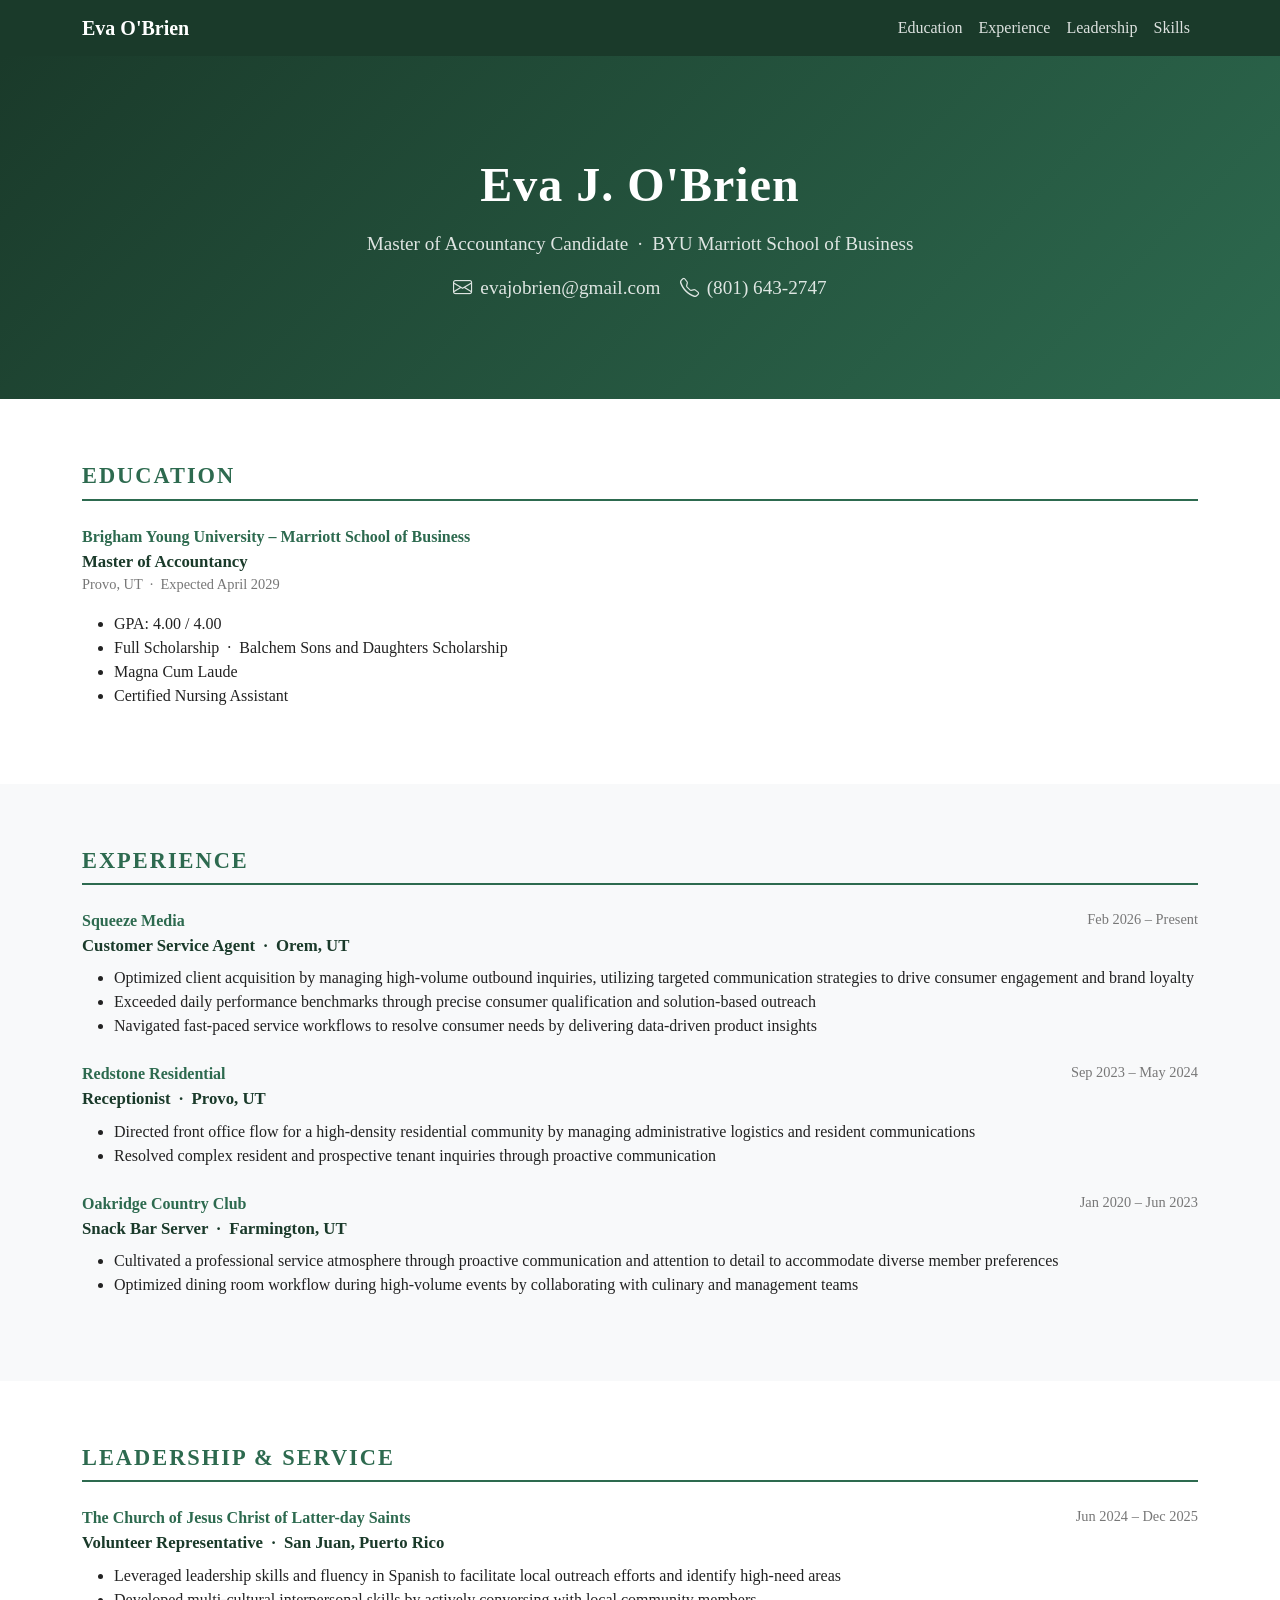
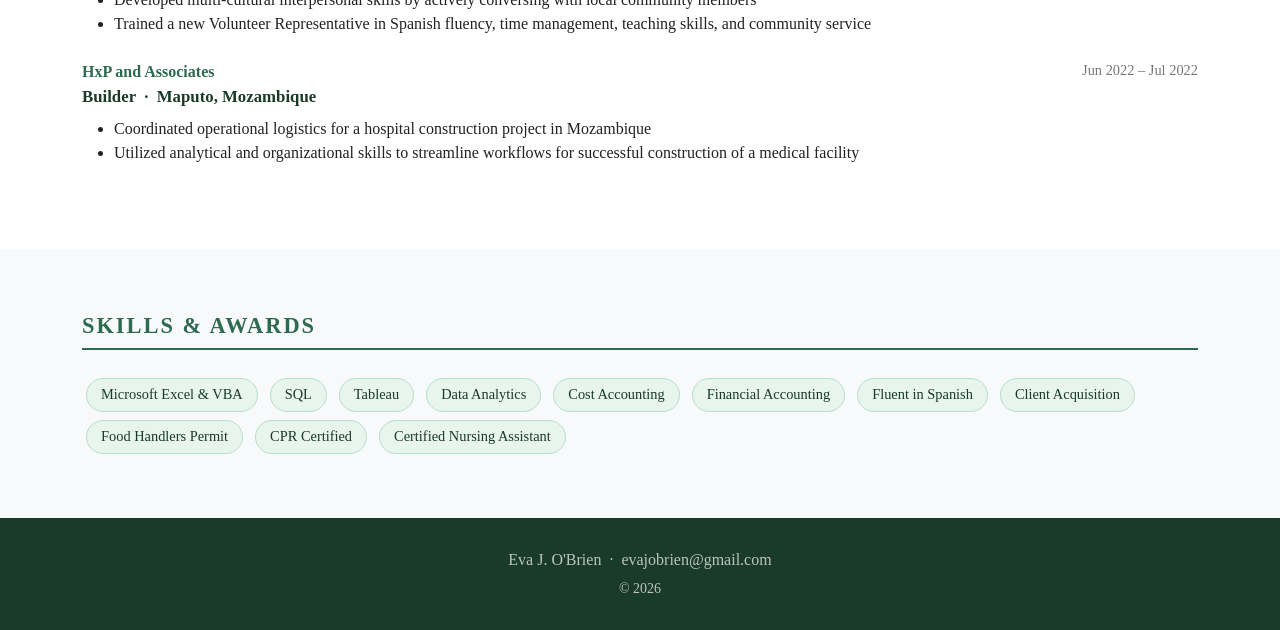
==== index.html @ 5cc4a5ee "Add files via upload" ====
<!DOCTYPE html>
<html lang="en">
<head>
  <meta charset="UTF-8" />
  <meta name="viewport" content="width=device-width, initial-scale=1.0" />
  <title>Eva O'Brien</title>
  <link href="https://cdn.jsdelivr.net/npm/bootstrap@5.3.0/dist/css/bootstrap.min.css" rel="stylesheet" />
  <link href="https://cdn.jsdelivr.net/npm/bootstrap-icons@1.10.5/font/bootstrap-icons.css" rel="stylesheet" />
  <style>
    body { font-family: 'Georgia', serif; color: #222; }
    .hero {
      background: linear-gradient(135deg, #1a3a2a 0%, #2d6a4f 100%);
      color: white;
      padding: 100px 0 80px;
    }
    .hero h1 { font-size: 3rem; font-weight: 700; letter-spacing: 1px; }
    .hero p { font-size: 1.2rem; opacity: 0.85; }
    .section-title {
      font-size: 1.4rem;
      font-weight: 700;
      text-transform: uppercase;
      letter-spacing: 2px;
      color: #2d6a4f;
      border-bottom: 2px solid #2d6a4f;
      padding-bottom: 6px;
      margin-bottom: 24px;
    }
    .resume-section { padding: 60px 0; }
    .resume-section:nth-child(even) { background: #f8f9fa; }
    .job-title { font-weight: 700; font-size: 1.05rem; color: #1a3a2a; }
    .job-company { font-weight: 600; color: #2d6a4f; }
    .job-meta { color: #777; font-size: 0.9rem; }
    .skill-badge {
      background: #e8f5ee;
      color: #1a3a2a;
      border: 1px solid #b7dfc8;
      border-radius: 20px;
      padding: 5px 14px;
      font-size: 0.9rem;
      display: inline-block;
      margin: 4px;
    }
    .nav-link { color: rgba(255,255,255,0.85) !important; }
    .nav-link:hover { color: white !important; }
    .navbar { background: #1a3a2a !important; }
    footer { background: #1a3a2a; color: rgba(255,255,255,0.7); padding: 30px 0; }
  </style>
</head>
<body>

<!-- Navbar -->
<nav class="navbar navbar-expand-lg navbar-dark">
  <div class="container">
    <a class="navbar-brand text-white fw-bold" href="index.html">Eva O'Brien</a>
    <button class="navbar-toggler" type="button" data-bs-toggle="collapse" data-bs-target="#navMenu">
      <span class="navbar-toggler-icon"></span>
    </button>
    <div class="collapse navbar-collapse" id="navMenu">
      <ul class="navbar-nav ms-auto">
        <li class="nav-item"><a class="nav-link" href="#education">Education</a></li>
        <li class="nav-item"><a class="nav-link" href="#experience">Experience</a></li>
        <li class="nav-item"><a class="nav-link" href="#leadership">Leadership</a></li>
        <li class="nav-item"><a class="nav-link" href="#skills">Skills</a></li>
      </ul>
    </div>
  </div>
</nav>

<!-- Hero -->
<section class="hero text-center">
  <div class="container">
    <h1>Eva J. O'Brien</h1>
    <p class="mt-3">Master of Accountancy Candidate &nbsp;·&nbsp; BYU Marriott School of Business</p>
    <p>
      <i class="bi bi-envelope me-2"></i>evajobrien@gmail.com
      &nbsp;&nbsp;
      <i class="bi bi-telephone me-2"></i>(801) 643-2747
    </p>
  </div>
</section>

<!-- Education -->
<section class="resume-section" id="education">
  <div class="container">
    <div class="section-title">Education</div>
    <div class="row">
      <div class="col-md-8">
        <div class="job-company">Brigham Young University – Marriott School of Business</div>
        <div class="job-title">Master of Accountancy</div>
        <div class="job-meta">Provo, UT &nbsp;·&nbsp; Expected April 2029</div>
        <ul class="mt-3">
          <li>GPA: 4.00 / 4.00</li>
          <li>Full Scholarship &nbsp;·&nbsp; Balchem Sons and Daughters Scholarship</li>
          <li>Magna Cum Laude</li>
          <li>Certified Nursing Assistant</li>
        </ul>
      </div>
    </div>
  </div>
</section>

<!-- Experience -->
<section class="resume-section" id="experience">
  <div class="container">
    <div class="section-title">Experience</div>

    <div class="mb-4">
      <div class="d-flex justify-content-between">
        <div class="job-company">Squeeze Media</div>
        <div class="job-meta">Feb 2026 – Present</div>
      </div>
      <div class="job-title">Customer Service Agent &nbsp;·&nbsp; Orem, UT</div>
      <ul class="mt-2">
        <li>Optimized client acquisition by managing high-volume outbound inquiries, utilizing targeted communication strategies to drive consumer engagement and brand loyalty</li>
        <li>Exceeded daily performance benchmarks through precise consumer qualification and solution-based outreach</li>
        <li>Navigated fast-paced service workflows to resolve consumer needs by delivering data-driven product insights</li>
      </ul>
    </div>

    <div class="mb-4">
      <div class="d-flex justify-content-between">
        <div class="job-company">Redstone Residential</div>
        <div class="job-meta">Sep 2023 – May 2024</div>
      </div>
      <div class="job-title">Receptionist &nbsp;·&nbsp; Provo, UT</div>
      <ul class="mt-2">
        <li>Directed front office flow for a high-density residential community by managing administrative logistics and resident communications</li>
        <li>Resolved complex resident and prospective tenant inquiries through proactive communication</li>
      </ul>
    </div>

    <div class="mb-4">
      <div class="d-flex justify-content-between">
        <div class="job-company">Oakridge Country Club</div>
        <div class="job-meta">Jan 2020 – Jun 2023</div>
      </div>
      <div class="job-title">Snack Bar Server &nbsp;·&nbsp; Farmington, UT</div>
      <ul class="mt-2">
        <li>Cultivated a professional service atmosphere through proactive communication and attention to detail to accommodate diverse member preferences</li>
        <li>Optimized dining room workflow during high-volume events by collaborating with culinary and management teams</li>
      </ul>
    </div>
  </div>
</section>

<!-- Leadership -->
<section class="resume-section" id="leadership">
  <div class="container">
    <div class="section-title">Leadership &amp; Service</div>

    <div class="mb-4">
      <div class="d-flex justify-content-between">
        <div class="job-company">The Church of Jesus Christ of Latter-day Saints</div>
        <div class="job-meta">Jun 2024 – Dec 2025</div>
      </div>
      <div class="job-title">Volunteer Representative &nbsp;·&nbsp; San Juan, Puerto Rico</div>
      <ul class="mt-2">
        <li>Leveraged leadership skills and fluency in Spanish to facilitate local outreach efforts and identify high-need areas</li>
        <li>Developed multi-cultural interpersonal skills by actively conversing with local community members</li>
        <li>Trained a new Volunteer Representative in Spanish fluency, time management, teaching skills, and community service</li>
      </ul>
    </div>

    <div class="mb-4">
      <div class="d-flex justify-content-between">
        <div class="job-company">HxP and Associates</div>
        <div class="job-meta">Jun 2022 – Jul 2022</div>
      </div>
      <div class="job-title">Builder &nbsp;·&nbsp; Maputo, Mozambique</div>
      <ul class="mt-2">
        <li>Coordinated operational logistics for a hospital construction project in Mozambique</li>
        <li>Utilized analytical and organizational skills to streamline workflows for successful construction of a medical facility</li>
      </ul>
    </div>
  </div>
</section>

<!-- Skills -->
<section class="resume-section" id="skills">
  <div class="container">
    <div class="section-title">Skills &amp; Awards</div>
    <div>
      <span class="skill-badge">Microsoft Excel &amp; VBA</span>
      <span class="skill-badge">SQL</span>
      <span class="skill-badge">Tableau</span>
      <span class="skill-badge">Data Analytics</span>
      <span class="skill-badge">Cost Accounting</span>
      <span class="skill-badge">Financial Accounting</span>
      <span class="skill-badge">Fluent in Spanish</span>
      <span class="skill-badge">Client Acquisition</span>
      <span class="skill-badge">Food Handlers Permit</span>
      <span class="skill-badge">CPR Certified</span>
      <span class="skill-badge">Certified Nursing Assistant</span>
    </div>
  </div>
</section>

<!-- Footer -->
<footer class="text-center">
  <div class="container">
    <p class="mb-1">Eva J. O'Brien &nbsp;·&nbsp; evajobrien@gmail.com</p>
    <small>© 2026</small>
  </div>
</footer>

<script src="https://cdn.jsdelivr.net/npm/bootstrap@5.3.0/dist/js/bootstrap.bundle.min.js"></script>
</body>
</html>
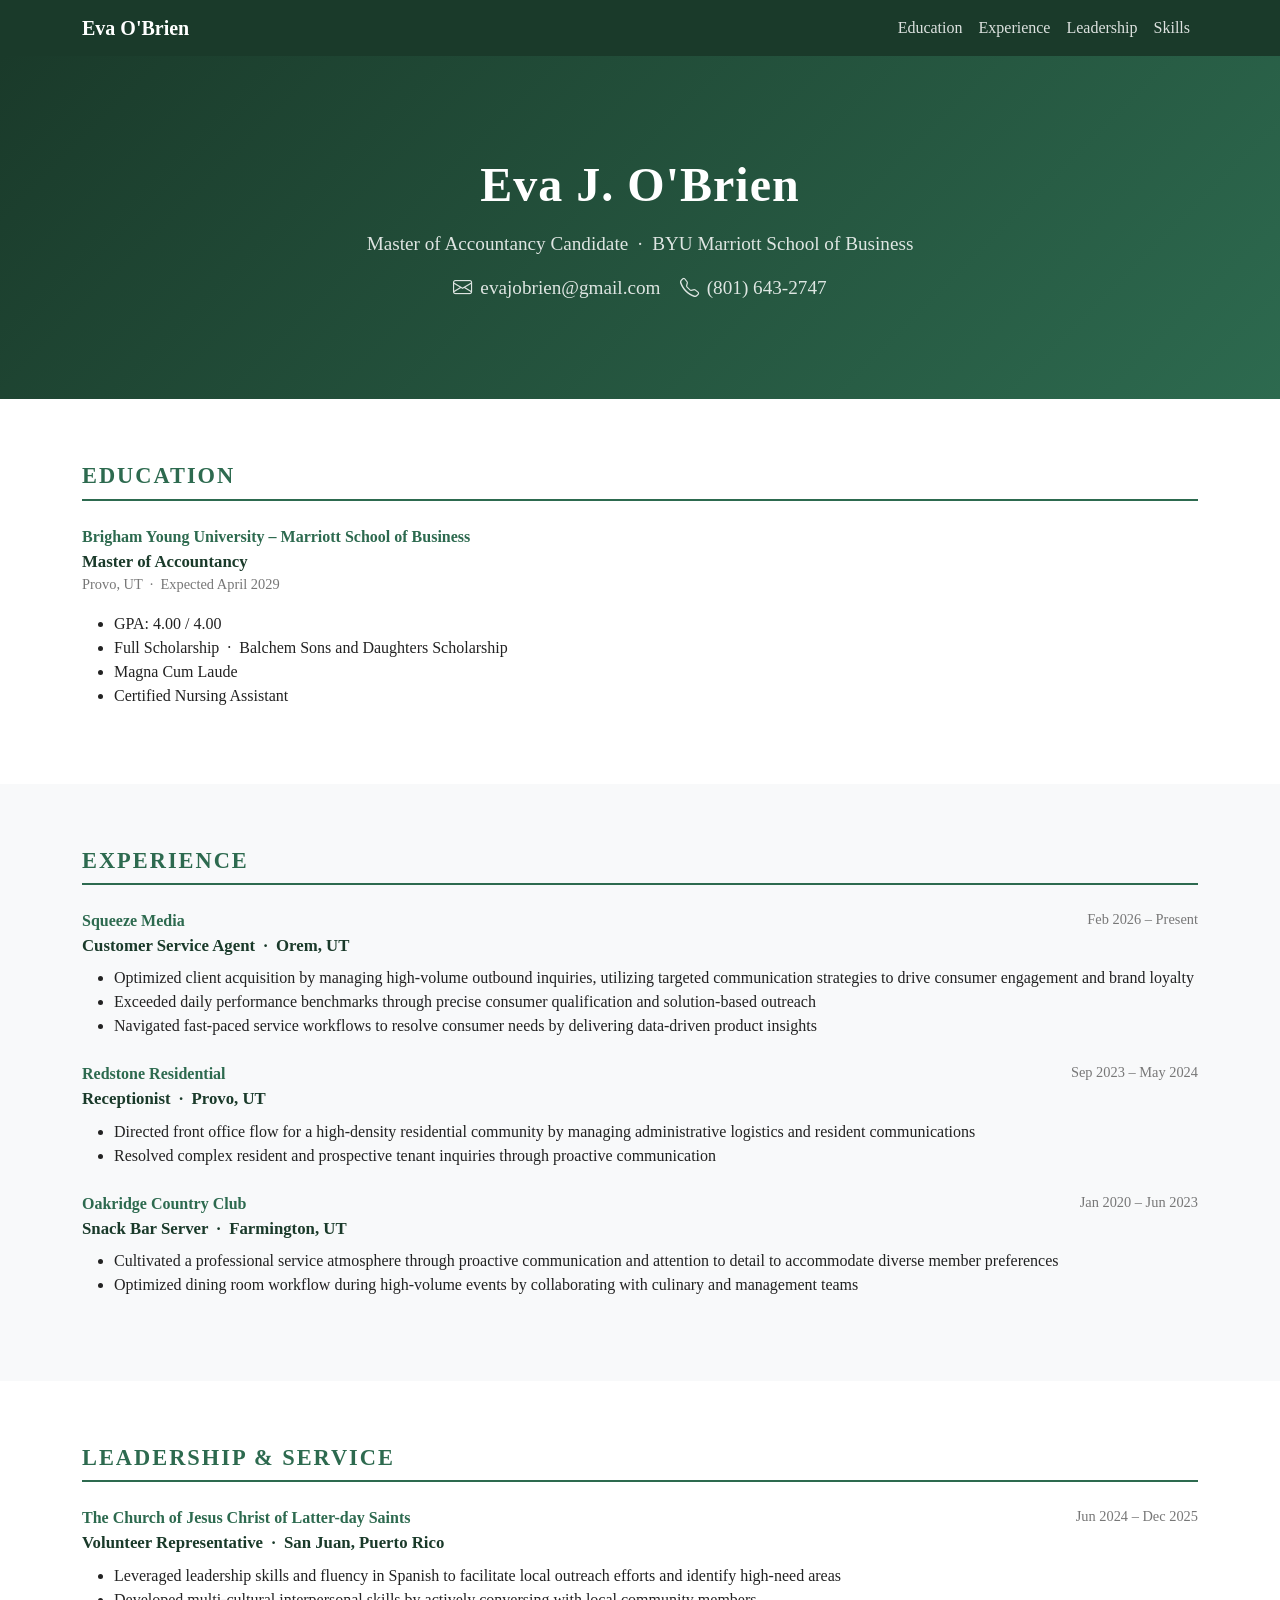
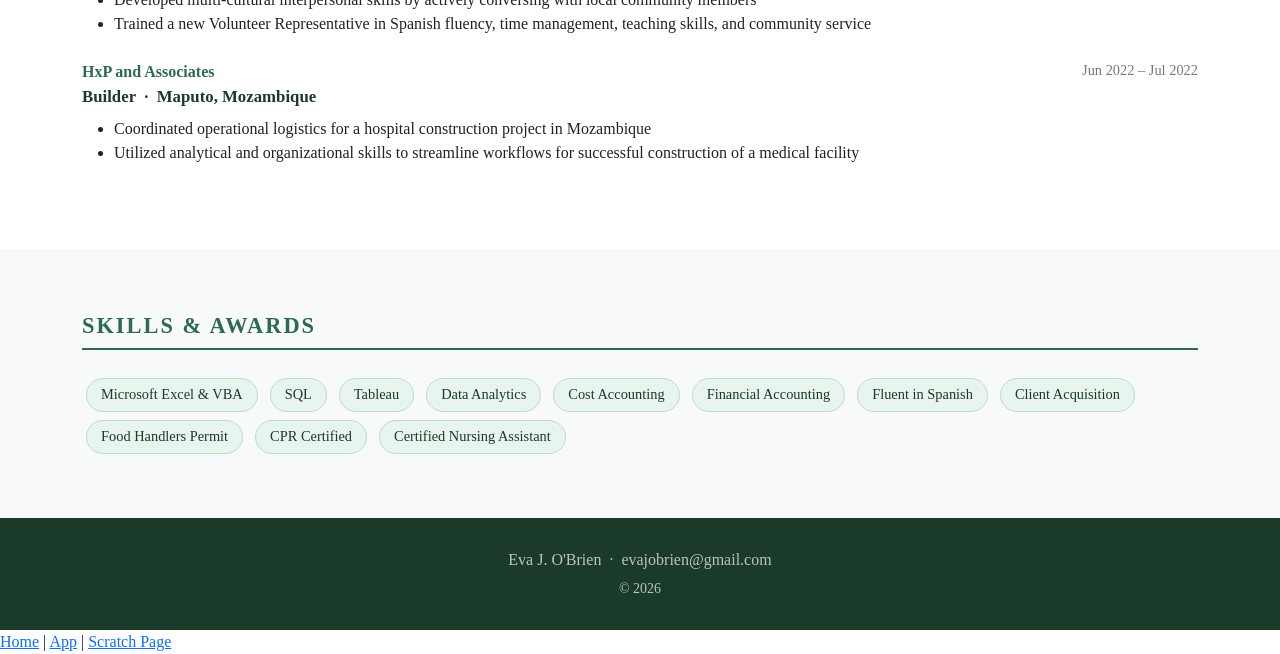
==== commit 800a5f14: "Add navigation links to index.html" ====
--- a/index.html
+++ b/index.html
@@ -204,5 +204,10 @@
 </footer>
 
 <script src="https://cdn.jsdelivr.net/npm/bootstrap@5.3.0/dist/js/bootstrap.bundle.min.js"></script>
+  <nav> 
+    <a href="index.html">Home</a> |
+    <a href="app.html">App</a> |
+    <a href="scratch.html">Scratch Page </a>
+  </nav>
 </body>
 </html>
